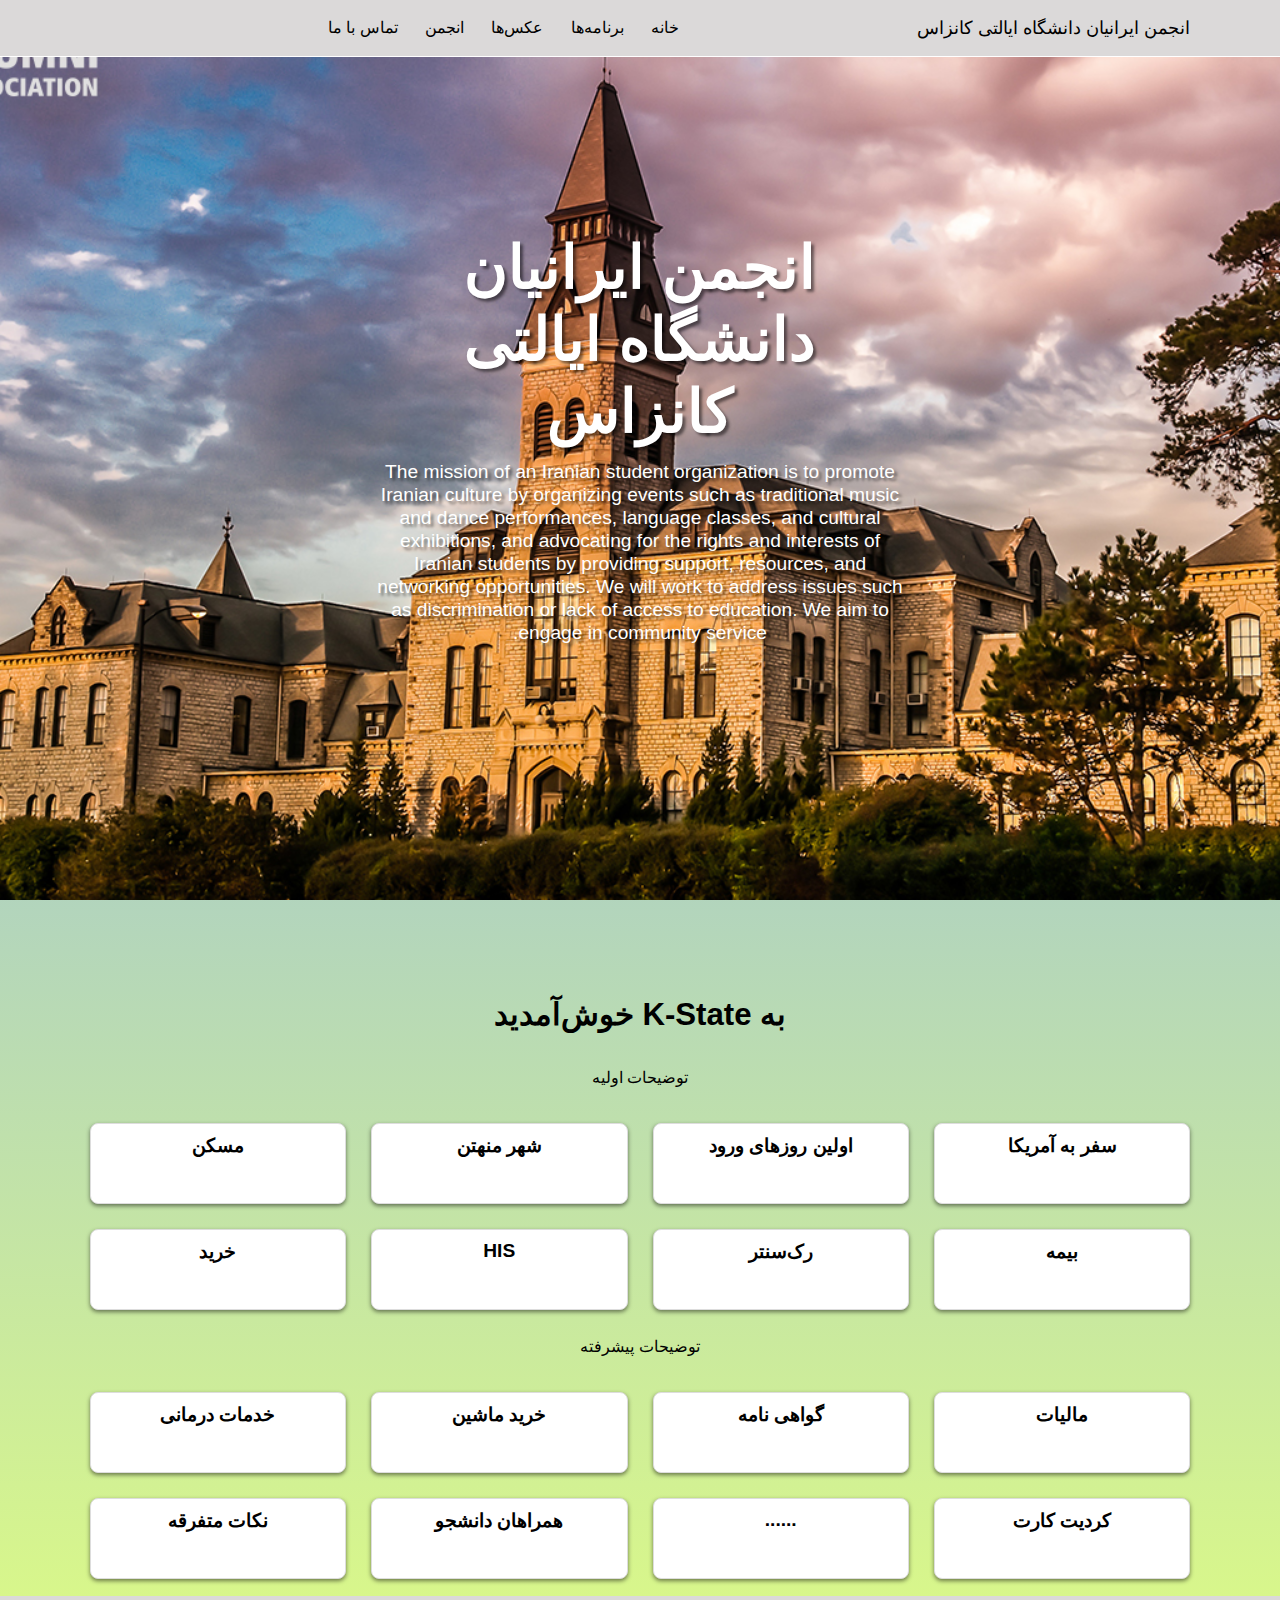
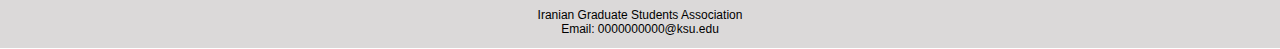
==== index.html @ c1cf3515 "1.0" ====
<!DOCTYPE html>
<html lang="fa" dir="rtl">
  <head>
    <meta charset="UTF-8" />
    <meta http-equiv="X-UA-Compatible" content="IE=edge" />
    <meta name="viewport" content="width=device-width, initial-scale=1.0" />
    <title>انجمن ایرانیان دانشگاه ایالتی کانزاس</title>

    <!-- Fonts -->
    <link rel="preconnect" href="https://fonts.googleapis.com">
    <link rel="preconnect" href="https://fonts.gstatic.com" crossorigin>
    <link href="https://fonts.googleapis.com/css2?family=Open+Sans:ital,wght@0,300..800;1,300..800&display=swap" rel="stylesheet">

    <!-- My Style -->
    <link rel="stylesheet" href="css/style.css" />
  </head>


  <body>

    <!-- Navbar start -->
    <nav class="navbar">
      <a href="#" class="navbar-logo">انجمن ایرانیان دانشگاه ایالتی کانزاس</a>
      <div class="navbar-nav">
        <a href="index.html">خانه</a>
        <a href="events.html">برنامه‌ها</a>
        <a href="pictures.html">عکس‌ها</a>
        <a href="#">انجمن</a>
        <a href="#">تماس با ما</a>
      </div>

      <div class="navbar-extra">
        <a href="#" id="hamburger-menu"><i data-feather="menu"></i></a>
      </div>
    </nav>
    <!-- Navbar end -->

    <!-- Home Section start -->
    <section class="hero" id="home">
      <main class="content">
        <h1>انجمن ایرانیان دانشگاه ایالتی کانزاس</h1>
        <p>
          The mission of an Iranian student organization is to promote Iranian culture by organizing events such as traditional music and dance performances, language classes, and cultural exhibitions, and advocating for the rights and interests of Iranian students by providing support, resources, and networking opportunities. We will work to address issues such as discrimination or lack of access to education. We aim to engage in community service.
        </p>
      </main>
    </section>

    <!-- Home Section end -->

    <!-- About Section start -->
    <section id="about" class="about">
      <h2>به K-State خوش‌آمدید</h2>
      <p>
          توضیحات اولیه
      </p>

      <div class="box-container">
        <div class="box"><h3><a href="travel_to_us.html">سفر به آمریکا</a></h3></div>
        <div class="box"><h3><a href="link1.html">اولین روزهای ورود</a></h3></div>
        <div class="box"><h3><a href="link1.html">شهر منهتن</a></h3></div>
        <div class="box"><h3><a href="link1.html">مسکن</a></h3></div>
        <div class="box"><h3><a href="link1.html">بیمه</a></h3></div>
        <div class="box"><h3><a href="link1.html">رک‌سنتر</a></h3></div>
        <div class="box"><h3><a href="link1.html">HIS</a></h3></div>
        <div class="box"><h3><a href="link1.html">خرید</a></h3></div>
      </div>

      <br>
      <br>

      <p>
        توضیحات پیشرفته
      </p>

      <div class="box-container">
        <div class="box"><h3><a href="link1.html">مالیات</a></h3></div>
        <div class="box"><h3><a href="link1.html">گواهی نامه</a></h3></div>
        <div class="box"><h3><a href="link1.html">خرید ماشین</a></h3></div>
        <div class="box"><h3><a href="link1.html">خدمات درمانی</a></h3></div>
        <div class="box"><h3><a href="link1.html">کردیت کارت</a></h3></div>
        <div class="box"><h3><a href="link1.html">......</a></h3></div>
        <div class="box"><h3><a href="link1.html">همراهان دانشجو</a></h3></div>
        <div class="box"><h3><a href="link1.html">نکات متفرقه</a></h3></div>
      </div>

    </section>
    <!-- About Section end -->

    <!-- footer start -->
    <footer class="footer">
      <div class="credit">
        <p>Iranian Graduate Students Association</p>
        <p>Email: 0000000000@ksu.edu</p>
      </div>
    </footer>
    <!-- footer end -->

    <script src="js/script.js"></script>
    <script src="https://ajax.googleapis.com/ajax/libs/jquery/3.2.1/jquery.min.js"></script>
  </body>
</html>
---- css/style.css ----
:root {
  --primary: #7f867f;
  /* --bg: #af9999; */
  background-image: linear-gradient(
    rgba(5, 83, 249, 0.5),
    rgba(183, 243, 17, 0.5)
  );
  /* --bg: linear-gradient(rgba(0, 0, 0, 0.5), rgba(0, 0, 0, 0.5)), url(""); */
}

* {
  margin: 0;
  padding: 0;
  box-sizing: border-box;
  outline: none;
  border: none;
  text-decoration: none;
}

html {
  scroll-behavior: smooth;
}

body {
  font-family: "Poppins", sans-serif;
  background-color: var(--bg);
  color: black;
  /* min-height: 3000px; */
}

/* Navbar */
.navbar {
  display: flex;
  justify-content: space-between;
  align-items: center;
  padding: 1.4rem 7%;
  /* background-color: #ffffffcc; */
  background-color: rgb(219, 217, 217);
  border-bottom: 1px solid #ffffff;
  position: fixed;
  top: 0;
  left: 0;
  right: 0;
  z-index: 9999;
}

.navbar .navbar-logo {
  font-size: 1.5rem;
  font-weight: 500;
  color: black;
  /* font-style: italic; */
}

.navbar .navbar-nav a {
  color: black;
  display: inline-block;
  font-size: 1.3rem;
  margin: 0 1rem;
}

.navbar .navbar-nav a:hover {
  color: var(--primary);
}

.navbar .navbar-extra a {
  color: black;
  margin: 0 0.5rem;
}

#hamburger-menu {
  display: none;
}

/* Hero Section */
.hero {
  min-height: 100vh;
  display: flex;
  align-items: center;

  background-image: url("../img/home.jpeg");
  background-repeat: no-repeat;
  background-size: cover;
  background-position: center;
  position: relative;
}

.hero::after {
  content: "";
  display: block;
  position: absolute;
  width: 100%;
  height: 30%;
  bottom: 0;

}

.hero .content {
  padding: 1.4rem 7%;
  max-width: 60rem;
  text-align: center;
  margin: auto;
}

.hero .content h1 {
  font-size: 5em;
  color: #fff;
  text-shadow: 3px 3px 3px rgba(1, 1, 3, 0.5);
  line-height: 1.2;
}

.hero .content p {
  font-size: 1.6rem;
  margin-top: 1rem;
  /* font-weight: 100; */
  color: #fff;
  text-shadow: 3px 3px 3px rgba(1, 1, 3, 0.5);
  line-height: 1.2;
  margin-bottom: 2rem;
}

.hero .content .cta {
  margin-top: 1rem;
  display: inline-block;
  padding: 1rem 3rem;
  font-size: 1.4rem;
  color: #fff;
  background-color: rgb(28, 127, 94);
  border-radius: 0.5rem;
  box-shadow: 1px 1px 3px rgba(1, 1, 3, 0.5);
}

/* About Section */
.about,
.contact {
  padding: 8rem 7% 1.4rem;
}

.about h2,
.contact h2 {
  text-align: center;
  font-size: 2.6rem;
  margin-bottom: 3rem;
}

.about h3{
  text-align: center;
  font-size: 1.6rem;
  margin-bottom: 3rem;
}

.about p{
  font-size: 1.3rem;
  text-align: center;
  margin-bottom: 3rem;
}

/* About Section */
.tozihat,
.contact {
  padding: 8rem 7% 1.4rem;
}

.tozihat h2,
.contact h2 {
  text-align: center;
  font-size: 2.6rem;
  margin-bottom: 3rem;
}

.tozihat p{
  font-size: 1.3rem;
  text-align: right;
  margin-bottom: 3rem;
}



/* About Section */
.abit {
  padding: 2rem 7% 1.4rem;
}

.abit p {
  font-size: 1.3rem;
  margin-bottom: 3rem;
}

.contact h2 {
  margin-bottom: 1rem;
}

/* margin-bottom: 0.8rem;
font-size: 1.4rem;
font-weight: 100;
line-height: 1.6; */

.contact p {
  text-align: center;
  max-width: 30rem;
  margin: auto;
  font-weight: 100;
  line-height: 1.6;
  font-size: 1.3rem;
}


/* About Section */
.about,
.contact {
  padding: 8rem 7% 1.4rem;
}

.about h2,
.contact h2 {
  text-align: center;
  font-size: 2.6rem;
  margin-bottom: 3rem;
}

/* COntact Section */
.contact .row {
  display: flex;
  margin-top: 2rem;
  background-color: hsl(120, 18%, 97%);
  /* flex-wrap: wrap; */
}

.contact .row .map {
  flex: 1 1 45rem;
  width: 100%;
  object-fit: cover;
}

.contact .row form {
  flex: 1 1 45rem;
  padding: 5rem 2rem;
  text-align: center;
}

/* Footer */
footer {
  /* background-color: hsl(120, 3%, 92%); */
  background-color: rgb(219, 217, 217);
  border-bottom: 1px solid #ffffff;
  text-align: center;
  padding: 1rem 0 1rem;
  margin-top: 0rem;
}

footer .socials {
  padding: 1rem 0;
}

footer .socials a {
  color: black;
  margin: 1rem;
}

footer .socials a:hover,
footer .link a:hover {
  color: white;
}

footer .link {
  margin-bottom: 1rem;
}

footer .link a {
  color: black;
  padding: 0.7rem 1rem;
}

footer .credit {
  font-size: 1rem;
}

footer .credit a {
  color: black;
  font-weight: bold;
}

/* Media Queries */

/* Laptop */
@media (max-width: 1366px) {
  html {
    font-size: 75%;
  }
}

/* Tablet */
@media (max-width: 768px) {
  html {
    font-size: 62.5%;
  }

  #hamburger-menu {
    display: inline-block;
  }

  .navbar .navbar-nav {
    position: absolute;
    top: 100%;
    right: -100%;
    background-color: #f8f8f8;
    width: 30rem;
    height: 100vh;
    transition: 0.3s;
  }

  .navbar .navbar-nav.active {
    right: 0;
  }

  .navbar .navbar-nav a {
    color: black;
    display: block;
    margin: 1.5rem;
    padding: 0.5rem;
    font-size: 2rem;
  }

  /* kobout */
  .kobout .row {
    flex-wrap: wrap;
  }

  .kobout .row .kobout-img img {
    height: 24rem;
    object-fit: cover;
    object-position: center;
  }

  .kobout .row .content {
    padding: 0;
  }

  .kobout .row .content h3 {
    margin-top: 1rem;
    font-size: 2rem;
  }

  .kobout .row .content p {
    font-size: 1.6rem;
  }

  .kobout .row2 {
    flex-wrap: wrap;
  }

  .kobout .row2 .kobout-img2 img {
    background-color: aqua;
    height: 24rem;
    object-fit: cover;
    object-position: center;
  }

  .kobout .row2 .content2 {
    padding: 0;
    margin-bottom: 2rem;
  }

  .kobout .row2 .content2 h3 {
    margin-top: 1rem;
    font-size: 2rem;
  }

  .ibout .row2 .content2 p {
    font-size: 1.6rem;
  }
  /* end kobout */

  .ibout .row {
    flex-wrap: wrap;
  }

  .ibout .row .ibout-img img {
    height: 24rem;
    object-fit: cover;
    object-position: center;
  }

  .ibout .row .content {
    padding: 0;
  }

  .ibout .row .content h3 {
    margin-top: 1rem;
    font-size: 2rem;
  }

  .ibout .row .content p {
    font-size: 1.6rem;
  }

  .ibout .row2 {
    flex-wrap: wrap;
  }

  .ibout .row2 .ibout-img2 img {
    height: 24rem;
    object-fit: cover;
    object-position: center;
  }

  .ibout .row2 .content2 {
    padding: 0;
    margin-bottom: 2rem;
  }

  .ibout .row2 .content2 h3 {
    margin-top: 1rem;
    font-size: 2rem;
  }

  .ibout .row2 .content2 p {
    font-size: 1.6rem;
  }

  /* ibout2 */
  .ibout2 .row {
    flex-wrap: wrap;
  }

  .ibout2 .row .ibout2-img img {
    height: 24rem;
    object-fit: cover;
    object-position: center;
  }

  .ibout2 .row .content {
    padding: 0;
  }

  .ibout2 .row .content h3 {
    margin-top: 1rem;
    font-size: 2rem;
  }

  .ibout2 .row .content p {
    font-size: 1.6rem;
  }

  .ibout2 .row2 {
    flex-wrap: wrap;
  }

  .ibout2 .row2 .ibout-img2 img {
    /* height: 24rem; */
    /* width: 100px; */
    object-fit: cover;
    /* object-position: center; */
  }

  .ibout2 .row2 .content2 {
    padding: 0;
    margin-bottom: 2rem;
  }

  .ibout2 .row2 .content2 h3 {
    margin-top: 1rem;
    font-size: 2rem;
  }

  .ibout2 .row2 .content2 p {
    font-size: 1.6rem;
  }
  /* end ibout2 */
  .video .row {
    flex-wrap: wrap;
  }

  .video .row .video-img video {
    height: 24rem;
    object-fit: cover;
    object-position: center;
  }

  .video .row .content {
    padding: 0;
  }

  .video .row .content h3 {
    margin-top: 1rem;
    font-size: 2rem;
    padding-left: 1rem;
  }

  .video .row .content p {
    font-size: 1.6rem;
    margin-left: 1rem;
    margin-right: 1rem;
    margin-bottom: 1rem;
  }
}

.footer{
  background-color: rgb(219, 217, 217);
}

/* Mobile Phone */
@media (max-width: 450px) {
  html {
    font-size: 55%;
  }
}




/* Arash */
.box-container {
  display: flex;
  flex-wrap: wrap;
  gap: 25px;
}

.box {
  background-color: #ffffff;
  border: 1px solid #ddd;
  border-radius: 8px;
  padding: 10px;
  flex: 1 1 calc(20%);
  box-shadow: 0 2px 4px rgba(0, 0, 0, 0.5);
  text-align: center;
}

.box h3 {
  margin-top: 0;
}

.box a {
  color: #000;
  text-decoration: none;
  font-weight: bold;
}

.box a:hover {
  text-decoration: underline;
}
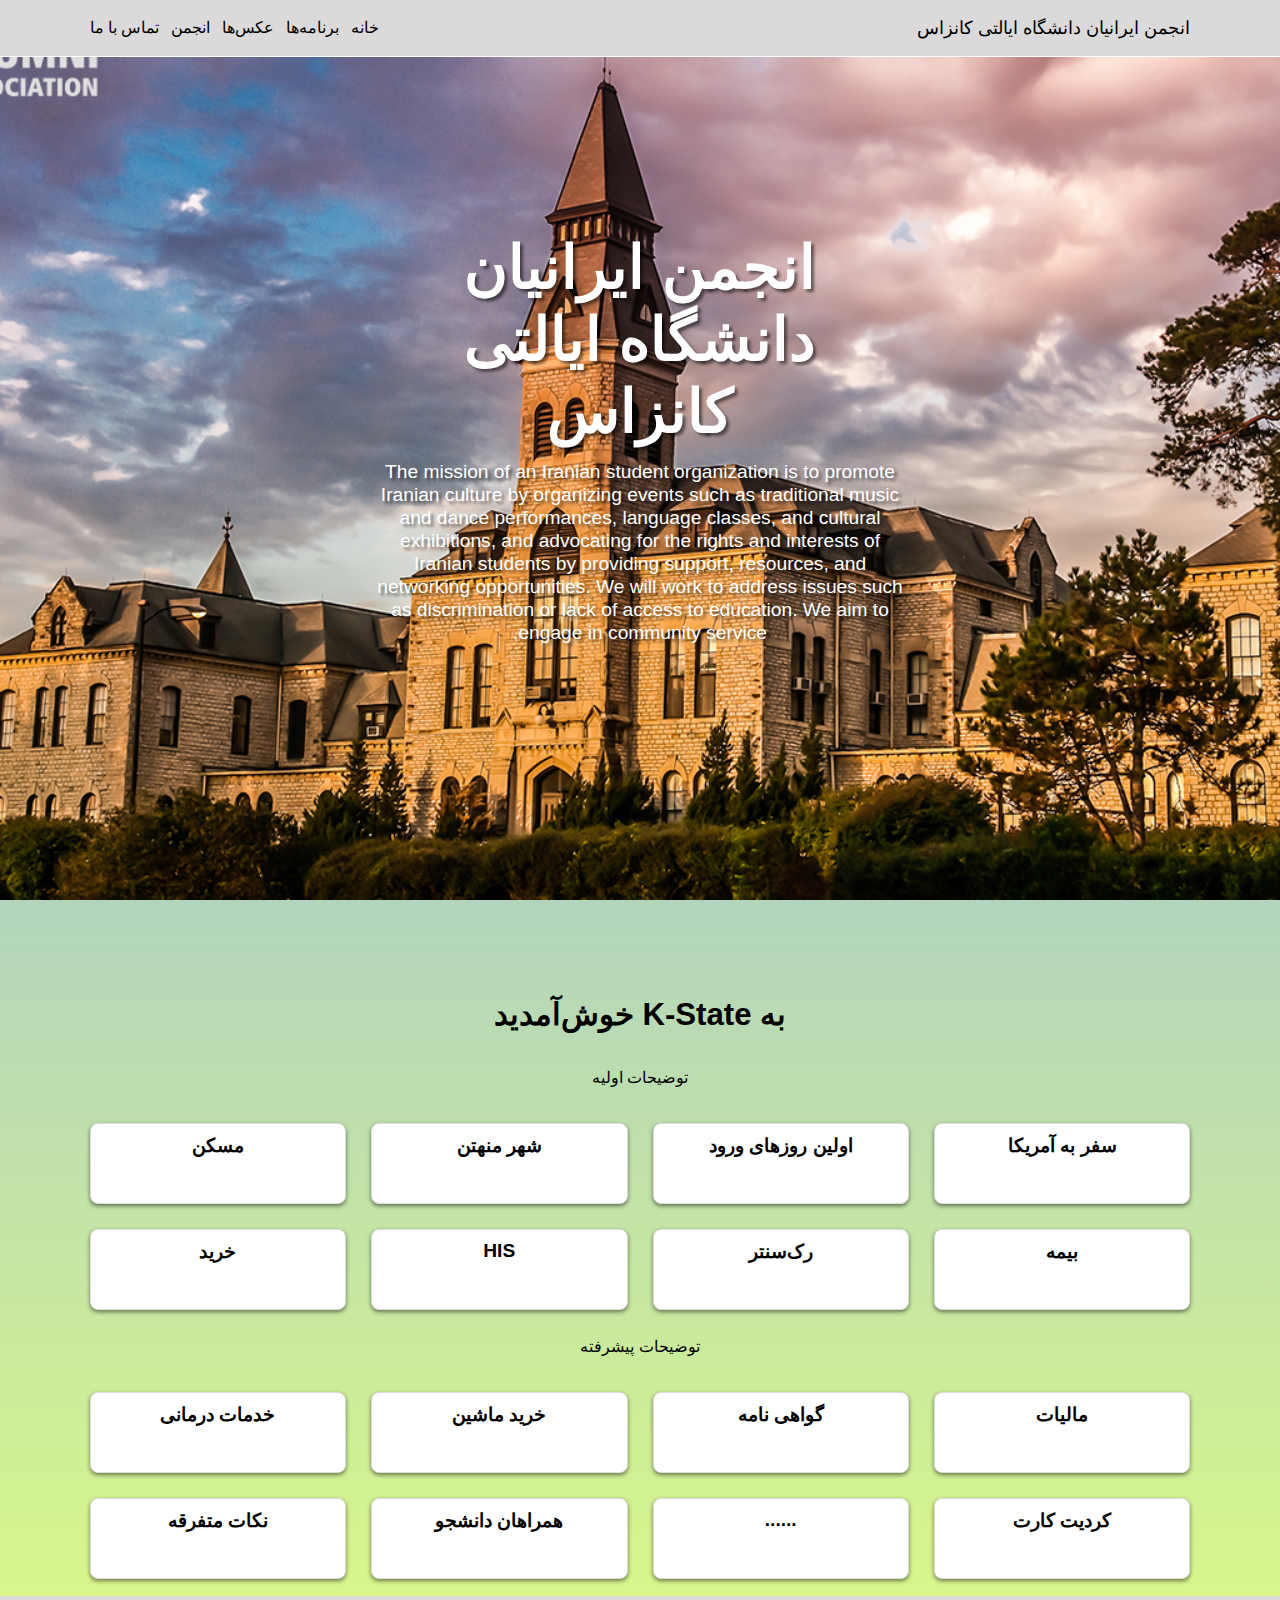
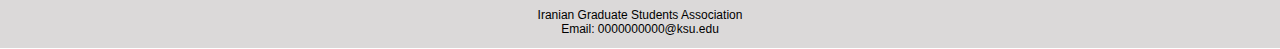
==== commit 5f9241b1: "Updated links 1.3v" ====
--- a/index.html
+++ b/index.html
@@ -20,17 +20,16 @@
 
     <!-- Navbar start -->
     <nav class="navbar">
-      <a href="#" class="navbar-logo">انجمن ایرانیان دانشگاه ایالتی کانزاس</a>
+      <a href="index.html" class="navbar-logo">انجمن ایرانیان دانشگاه ایالتی کانزاس</a>
+      <div id="hamburger-menu" class="hamburger-menu">
+        &#9776; <!-- Hamburger icon (three horizontal lines) -->
+      </div>
       <div class="navbar-nav">
         <a href="index.html">خانه</a>
         <a href="events.html">برنامه‌ها</a>
         <a href="pictures.html">عکس‌ها</a>
-        <a href="#">انجمن</a>
-        <a href="#">تماس با ما</a>
-      </div>
-
-      <div class="navbar-extra">
-        <a href="#" id="hamburger-menu"><i data-feather="menu"></i></a>
+        <a href="team.html">انجمن</a>
+        <a href="contact_us.html">تماس با ما</a>
       </div>
     </nav>
     <!-- Navbar end -->
@@ -56,13 +55,13 @@
 
       <div class="box-container">
         <div class="box"><h3><a href="travel_to_us.html">سفر به آمریکا</a></h3></div>
-        <div class="box"><h3><a href="link1.html">اولین روزهای ورود</a></h3></div>
-        <div class="box"><h3><a href="link1.html">شهر منهتن</a></h3></div>
-        <div class="box"><h3><a href="link1.html">مسکن</a></h3></div>
-        <div class="box"><h3><a href="link1.html">بیمه</a></h3></div>
-        <div class="box"><h3><a href="link1.html">رک‌سنتر</a></h3></div>
-        <div class="box"><h3><a href="link1.html">HIS</a></h3></div>
-        <div class="box"><h3><a href="link1.html">خرید</a></h3></div>
+        <div class="box"><h3><a href="first_days.html">اولین روزهای ورود</a></h3></div>
+        <div class="box"><h3><a href="manhattan.html">شهر منهتن</a></h3></div>
+        <div class="box"><h3><a href="housing.html">مسکن</a></h3></div>
+        <div class="box"><h3><a href="#">بیمه</a></h3></div>
+        <div class="box"><h3><a href="#">رک‌سنتر</a></h3></div>
+        <div class="box"><h3><a href="#">HIS</a></h3></div>
+        <div class="box"><h3><a href="#">خرید</a></h3></div>
       </div>
 
       <br>
@@ -73,14 +72,14 @@
       </p>
 
       <div class="box-container">
-        <div class="box"><h3><a href="link1.html">مالیات</a></h3></div>
-        <div class="box"><h3><a href="link1.html">گواهی نامه</a></h3></div>
-        <div class="box"><h3><a href="link1.html">خرید ماشین</a></h3></div>
-        <div class="box"><h3><a href="link1.html">خدمات درمانی</a></h3></div>
-        <div class="box"><h3><a href="link1.html">کردیت کارت</a></h3></div>
-        <div class="box"><h3><a href="link1.html">......</a></h3></div>
-        <div class="box"><h3><a href="link1.html">همراهان دانشجو</a></h3></div>
-        <div class="box"><h3><a href="link1.html">نکات متفرقه</a></h3></div>
+        <div class="box"><h3><a href="#">مالیات</a></h3></div>
+        <div class="box"><h3><a href="#">گواهی نامه</a></h3></div>
+        <div class="box"><h3><a href="#">خرید ماشین</a></h3></div>
+        <div class="box"><h3><a href="#">خدمات درمانی</a></h3></div>
+        <div class="box"><h3><a href="#">کردیت کارت</a></h3></div>
+        <div class="box"><h3><a href="#">......</a></h3></div>
+        <div class="box"><h3><a href="#">همراهان دانشجو</a></h3></div>
+        <div class="box"><h3><a href="#">نکات متفرقه</a></h3></div>
       </div>
 
     </section>
--- a/css/style.css
+++ b/css/style.css
@@ -34,7 +34,6 @@
   justify-content: space-between;
   align-items: center;
   padding: 1.4rem 7%;
-  /* background-color: #ffffffcc; */
   background-color: rgb(219, 217, 217);
   border-bottom: 1px solid #ffffff;
   position: fixed;
@@ -44,32 +43,63 @@
   z-index: 9999;
 }
 
+/* Navbar Logo */
 .navbar .navbar-logo {
   font-size: 1.5rem;
   font-weight: 500;
   color: black;
-  /* font-style: italic; */
+}
+
+/* Navbar Links */
+.navbar .navbar-nav {
+  display: flex;
+  gap: 1rem;
 }
 
 .navbar .navbar-nav a {
   color: black;
-  display: inline-block;
   font-size: 1.3rem;
-  margin: 0 1rem;
+  text-decoration: none;
 }
 
 .navbar .navbar-nav a:hover {
   color: var(--primary);
 }
 
-.navbar .navbar-extra a {
-  color: black;
-  margin: 0 0.5rem;
-}
-
+/* Hamburger Menu */
 #hamburger-menu {
   display: none;
-}
+  font-size: 1.8rem;
+  cursor: pointer;
+}
+
+/* Mobile Menu (hidden by default) */
+.navbar-nav {
+  display: flex;
+  gap: 1rem;
+}
+
+/* Media Query for Mobile Devices */
+@media (max-width: 768px) {
+  .navbar-nav {
+    display: none;
+    flex-direction: column;
+    width: 100%;
+    position: absolute;
+    top: 60px; /* Adjust based on navbar height */
+    left: 0;
+    background-color: rgb(219, 217, 217);
+  }
+
+  .navbar-nav.active {
+    display: flex;
+  }
+
+  #hamburger-menu {
+    display: block;
+  }
+}
+
 
 /* Hero Section */
 .hero {
@@ -538,3 +568,34 @@
 .box a:hover {
   text-decoration: underline;
 }
+
+
+/* Container for the member images */
+.members-container {
+  display: flex;
+  flex-wrap: wrap;
+  gap: 20px;
+  justify-content: center;
+}
+
+/* Individual member box */
+.member {
+  text-align: center;
+  width: calc(25% - 20px); /* 4 images per line, adjust for gap */
+}
+
+/* Circle images */
+.member-img {
+  width: 100px; /* Adjust size as needed */
+  height: 100px; /* Ensure height equals width for a perfect circle */
+  border-radius: 50%;
+  object-fit: cover;
+  border: 2px solid #ddd; /* Optional border */
+}
+
+/* Member names */
+.member p {
+  margin-top: 10px;
+  font-size: 16px;
+  color: #333;
+}